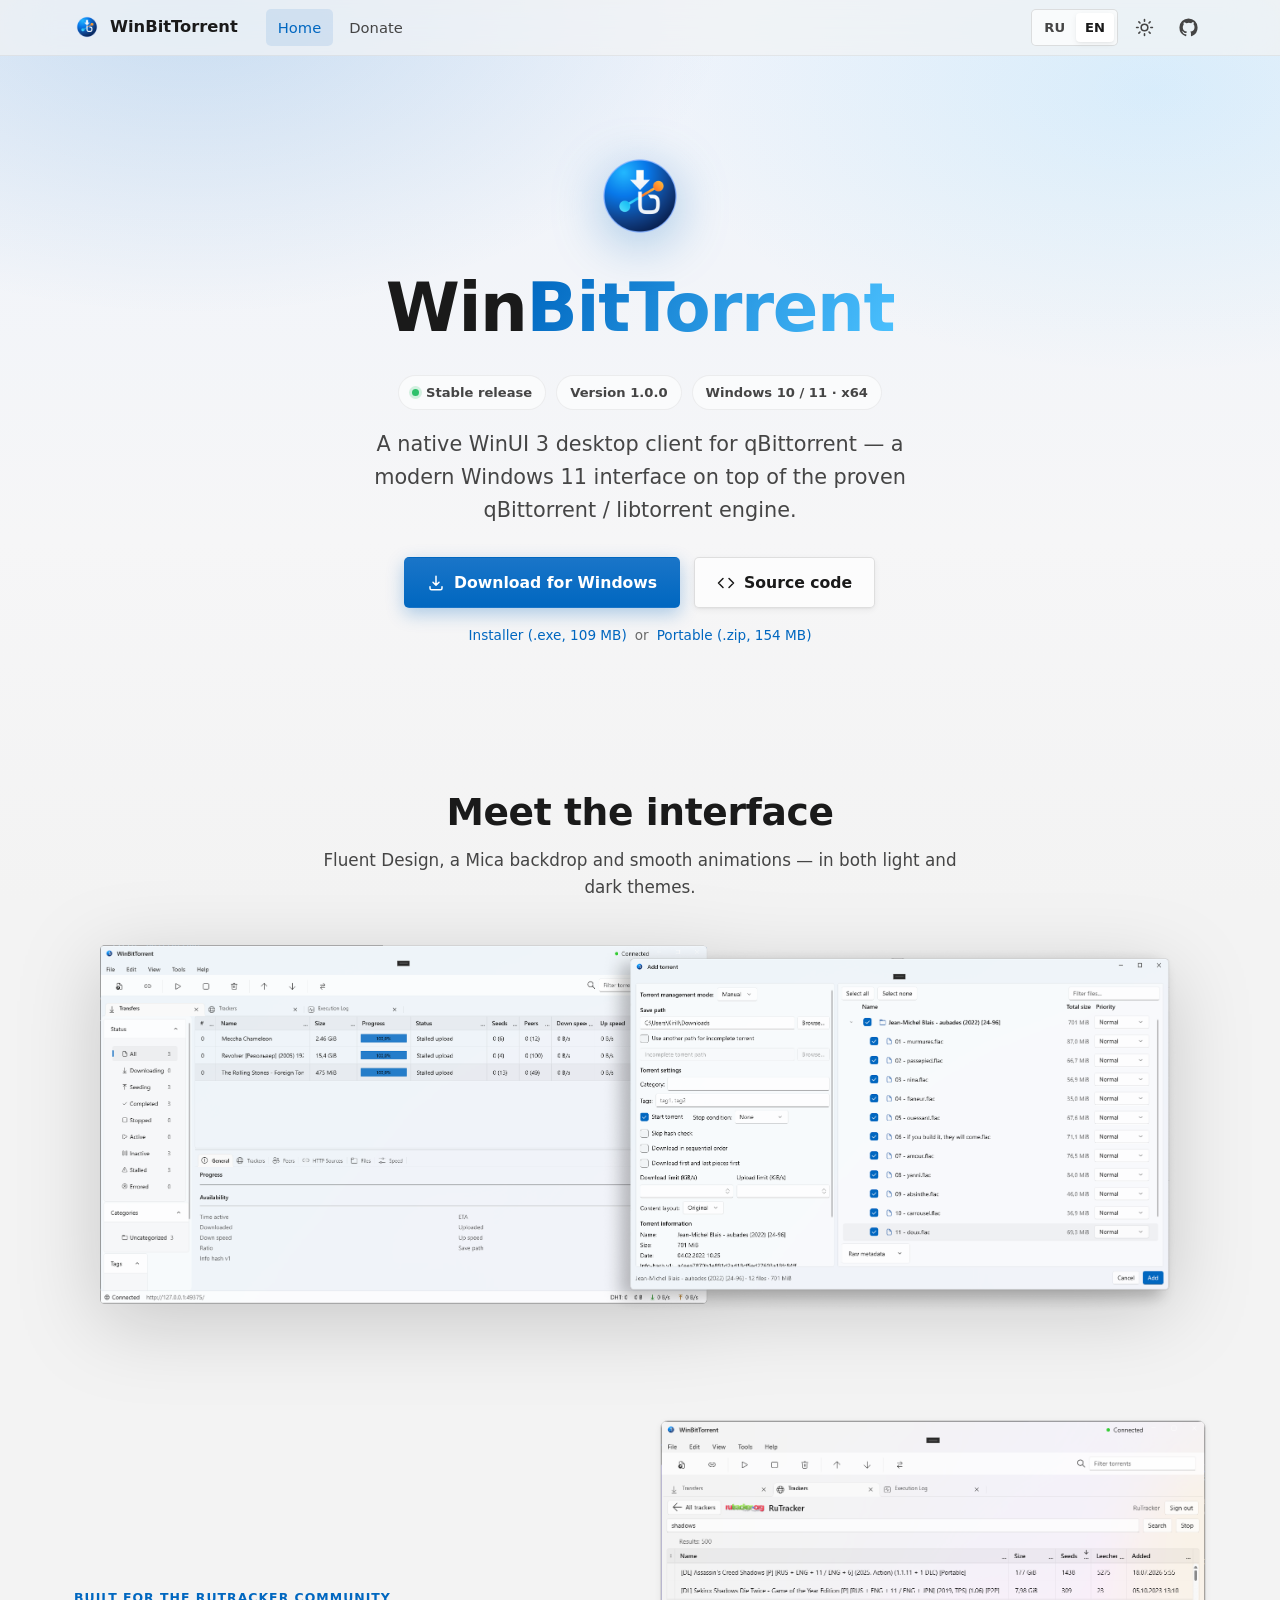
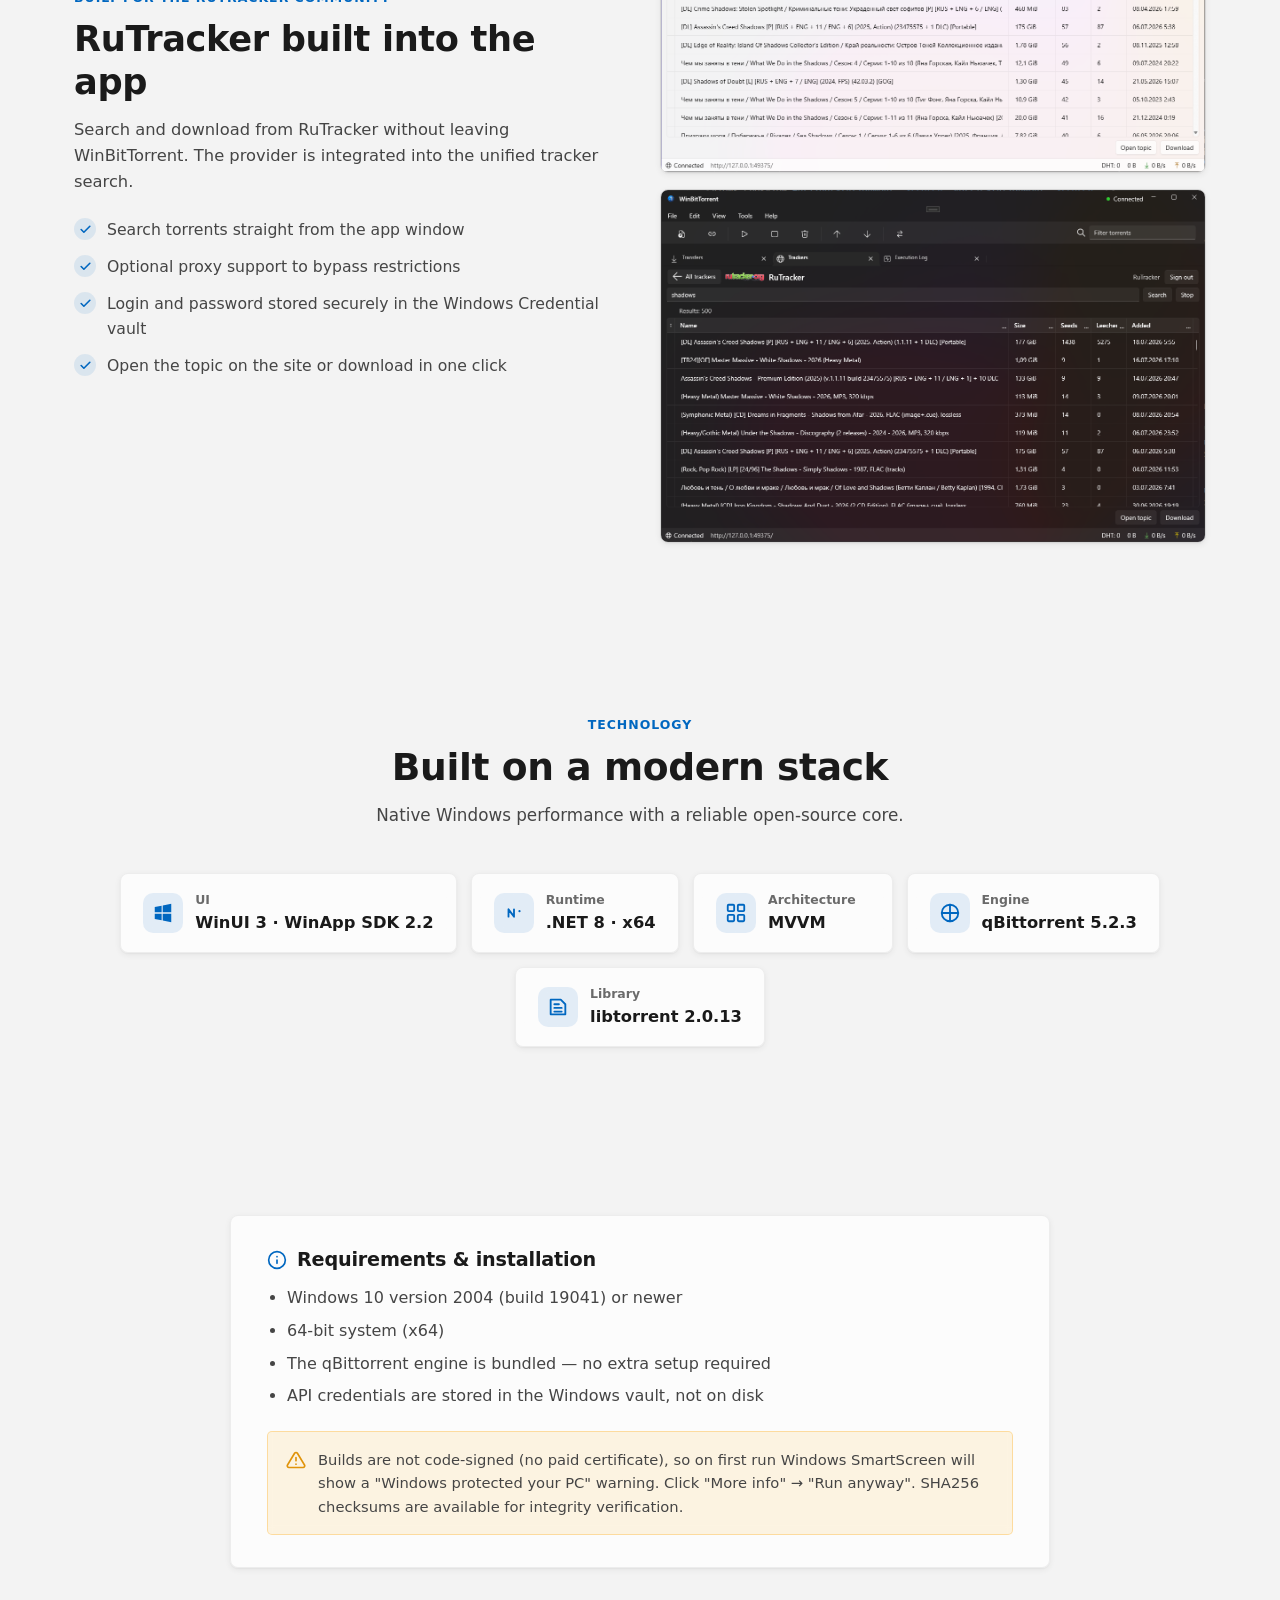
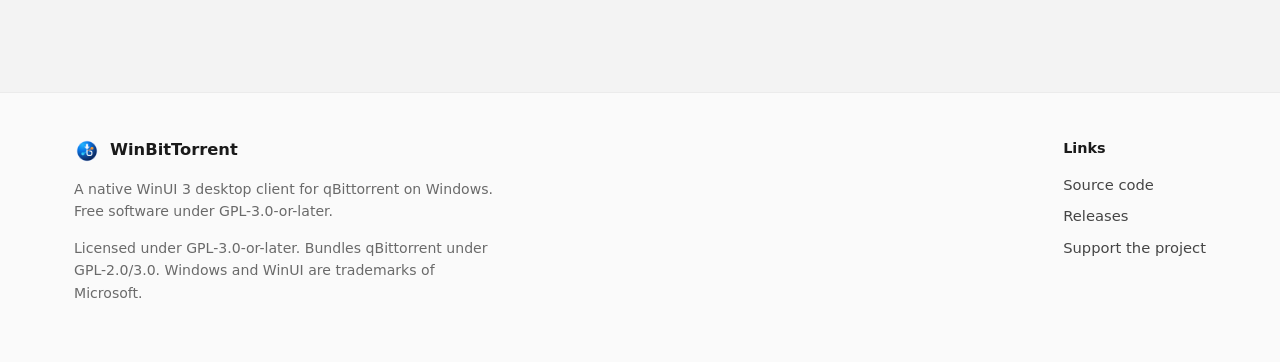
==== index.html @ b14a709b "site init" ====
<!DOCTYPE html>
<html lang="ru" data-theme="light">
<head>
  <meta charset="UTF-8" />
  <meta name="viewport" content="width=device-width, initial-scale=1.0" />
  <title>WinBitTorrent — Нативный WinUI 3 клиент qBittorrent для Windows</title>
  <meta name="description" content="WinBitTorrent — нативный WinUI 3 клиент qBittorrent для Windows с интеграцией RuTracker, светлой и тёмной темами и интерфейсом в стиле Windows 11." />
  <meta name="theme-color" content="#f3f3f3" />
  <link rel="icon" href="assets/img/logo.png" type="image/png" />
  <link rel="preload" as="image" href="assets/img/screenshot-dark.png" />
  <link rel="stylesheet" href="assets/css/style.css" />
  <!-- Apply theme before paint to avoid flash -->
  <script>
    (function () {
      var q; try { q = new URLSearchParams(location.search).get("theme"); } catch (e) {}
      var ls; try { ls = localStorage.getItem("wbt-theme"); } catch (e) {}
      var s = (q === "light" || q === "dark") ? q : ls;
      var t = (s === "light" || s === "dark") ? s
        : (window.matchMedia("(prefers-color-scheme: dark)").matches ? "dark" : "light");
      document.documentElement.setAttribute("data-theme", t);
      if (q === "light" || q === "dark") { try { localStorage.setItem("wbt-theme", q); } catch (e) {} }
    })();
  </script>
</head>
<body>
  <div class="backdrop" aria-hidden="true"></div>

  <!-- ============================== NAV ============================== -->
  <header class="nav">
    <div class="container">
      <a class="brand" href="index.html">
        <img src="assets/img/logo.png" alt="WinBitTorrent" />
        <span>WinBitTorrent</span>
      </a>
      <nav class="nav-links">
        <a class="nav-link active" href="index.html" data-i18n="nav.home">Главная</a>
        <a class="nav-link" href="donate.html" data-i18n="nav.donate">Донаты</a>
      </nav>
      <div class="nav-tools">
        <div class="segmented seg-lang" role="group" aria-label="Language">
          <button type="button" data-lang="ru">RU</button>
          <button type="button" data-lang="en">EN</button>
        </div>
        <button class="icon-btn theme-toggle" type="button" aria-label="Toggle theme">
          <svg class="sun" viewBox="0 0 24 24" fill="none" stroke="currentColor" stroke-width="2" stroke-linecap="round">
            <circle cx="12" cy="12" r="4.2"/><path d="M12 2v2M12 20v2M2 12h2M20 12h2M4.9 4.9l1.4 1.4M17.7 17.7l1.4 1.4M19.1 4.9l-1.4 1.4M6.3 17.7l-1.4 1.4"/>
          </svg>
          <svg class="moon" viewBox="0 0 24 24" fill="currentColor">
            <path d="M21 12.8A9 9 0 1 1 11.2 3a7 7 0 0 0 9.8 9.8z"/>
          </svg>
        </button>
        <a class="icon-btn" href="https://github.com/Gorbachevvv/winBitTorrent" target="_blank" rel="noopener" aria-label="GitHub">
          <svg viewBox="0 0 24 24" fill="currentColor"><path d="M12 .5A11.5 11.5 0 0 0 .5 12a11.5 11.5 0 0 0 7.9 10.9c.6.1.8-.2.8-.5v-2c-3.2.7-3.9-1.4-3.9-1.4-.5-1.3-1.3-1.7-1.3-1.7-1-.7.1-.7.1-.7 1.2.1 1.8 1.2 1.8 1.2 1 1.8 2.8 1.3 3.5 1 .1-.8.4-1.3.7-1.6-2.6-.3-5.3-1.3-5.3-5.7 0-1.3.4-2.3 1.2-3.1-.1-.3-.5-1.5.1-3.1 0 0 1-.3 3.3 1.2a11.5 11.5 0 0 1 6 0C17.3 4.8 18.3 5.1 18.3 5.1c.6 1.6.2 2.8.1 3.1.8.8 1.2 1.8 1.2 3.1 0 4.4-2.7 5.4-5.3 5.7.4.4.8 1.1.8 2.2v3.3c0 .3.2.6.8.5A11.5 11.5 0 0 0 23.5 12 11.5 11.5 0 0 0 12 .5z"/></svg>
        </a>
      </div>
    </div>
  </header>

  <main>
    <!-- ============================= HERO ============================= -->
    <section class="hero">
      <div class="container">
        <img class="hero-logo" src="assets/img/logo.png" alt="WinBitTorrent" />
        <h1>Win<span class="grad">BitTorrent</span></h1>
        <div class="badge-row">
          <span class="pill"><span class="dot"></span><span data-i18n="hero.stable">Стабильный релиз</span></span>
          <span class="pill" data-i18n="hero.badge">Версия 1.0.0</span>
          <span class="pill">Windows 10 / 11 · x64</span>
        </div>
        <p class="tagline" data-i18n="hero.tagline">Нативный WinUI 3 клиент qBittorrent для Windows — современный интерфейс Windows 11 поверх проверенного движка qBittorrent / libtorrent.</p>
        <div class="hero-actions">
          <a class="btn btn-accent" href="https://github.com/Gorbachevvv/winBitTorrent/releases/latest" target="_blank" rel="noopener">
            <svg viewBox="0 0 24 24" fill="none" stroke="currentColor" stroke-width="2" stroke-linecap="round" stroke-linejoin="round"><path d="M12 3v12m0 0 4-4m-4 4-4-4M4 17v2a2 2 0 0 0 2 2h12a2 2 0 0 0 2-2v-2"/></svg>
            <span data-i18n="hero.download">Скачать для Windows</span>
          </a>
          <a class="btn btn-standard" href="https://github.com/Gorbachevvv/winBitTorrent" target="_blank" rel="noopener">
            <svg viewBox="0 0 24 24" fill="none" stroke="currentColor" stroke-width="2" stroke-linecap="round" stroke-linejoin="round"><path d="m16 18 6-6-6-6M8 6l-6 6 6 6"/></svg>
            <span data-i18n="hero.source">Исходный код</span>
          </a>
        </div>
        <div class="subdownloads">
          <a href="https://github.com/Gorbachevvv/winBitTorrent/releases/download/v1.0.0/WinBitTorrent-1.0.0-setup.exe" data-i18n="hero.sub.installer">Установщик (.exe, 109 МБ)</a>
          <span data-i18n="hero.sub.or">или</span>
          <a href="https://github.com/Gorbachevvv/winBitTorrent/releases/download/v1.0.0/WinBitTorrent-1.0.0-portable.zip" data-i18n="hero.sub.portable">Портативная версия (.zip, 154 МБ)</a>
        </div>
      </div>
    </section>

    <!-- ========================== SCREENSHOTS ======================== -->
    <section class="section showcase" id="screenshots">
      <div class="container">
        <div class="section-head reveal">
          <h2 data-i18n="shots.title">Знакомьтесь с интерфейсом</h2>
          <p data-i18n="shots.subtitle">Fluent Design, слой Mica, плавные анимации — и светлая, и тёмная темы.</p>
        </div>
        <div class="showcase-shot reveal">
          <img class="shot-dark" src="assets/img/screenshot-dark.png" alt="WinBitTorrent — тёмная тема" loading="lazy" />
          <img class="shot-light" src="assets/img/screenshot-light.png" alt="WinBitTorrent — светлая тема" loading="lazy" />
        </div>
      </div>
    </section>

    <!-- ========================== RUTRACKER =========================== -->
    <section class="section" id="rutracker">
      <div class="container">
        <div class="split">
          <div class="txt reveal">
            <span class="eyebrow" data-i18n="ru.eyebrow">Для русскоязычных пользователей</span>
            <h2 data-i18n="ru.title">RuTracker встроен в приложение</h2>
            <p data-i18n="ru.desc">Ищите и скачивайте раздачи с RuTracker, не покидая WinBitTorrent. Провайдер интегрирован в единый поиск по трекерам.</p>
            <ul class="check-list">
              <li><span class="ck"><svg viewBox="0 0 24 24" fill="none" stroke="currentColor" stroke-width="3" stroke-linecap="round" stroke-linejoin="round"><path d="M20 6 9 17l-5-5"/></svg></span><span data-i18n="ru.p1">Поиск раздач прямо из окна приложения</span></li>
              <li><span class="ck"><svg viewBox="0 0 24 24" fill="none" stroke="currentColor" stroke-width="3" stroke-linecap="round" stroke-linejoin="round"><path d="M20 6 9 17l-5-5"/></svg></span><span data-i18n="ru.p2">Опциональная поддержка прокси для обхода блокировок</span></li>
              <li><span class="ck"><svg viewBox="0 0 24 24" fill="none" stroke="currentColor" stroke-width="3" stroke-linecap="round" stroke-linejoin="round"><path d="M20 6 9 17l-5-5"/></svg></span><span data-i18n="ru.p3">Безопасное хранение логина и пароля в хранилище учётных данных Windows</span></li>
              <li><span class="ck"><svg viewBox="0 0 24 24" fill="none" stroke="currentColor" stroke-width="3" stroke-linecap="round" stroke-linejoin="round"><path d="M20 6 9 17l-5-5"/></svg></span><span data-i18n="ru.p4">Открытие темы на сайте или загрузка одним кликом</span></li>
            </ul>
          </div>
          <div class="ru-shots reveal">
            <img src="assets/img/rutracker-1.png" alt="Поиск RuTracker в WinBitTorrent" loading="lazy" />
            <img src="assets/img/rutracker-2.png" alt="Результаты RuTracker в WinBitTorrent" loading="lazy" />
          </div>
        </div>
      </div>
    </section>

    <!-- ============================= TECH ============================= -->
    <section class="section" id="tech">
      <div class="container">
        <div class="section-head reveal">
          <span class="eyebrow" data-i18n="tech.eyebrow">Технологии</span>
          <h2 data-i18n="tech.title">Построено на современном стеке</h2>
          <p data-i18n="tech.subtitle">Нативная производительность Windows и надёжное ядро с открытым исходным кодом.</p>
        </div>
        <div class="tech-row reveal">
          <div class="tech-chip card">
            <div class="tech-ico"><svg viewBox="0 0 24 24" fill="currentColor"><path d="M3 5.5 10.5 4v7.2H3zM10.5 12.8V20L3 18.5v-5.7zM11.7 3.8 21 2v9.2h-9.3zM21 12.8V22l-9.3-1.8v-7.4z"/></svg></div>
            <div><div class="k" data-i18n="tech.ui">Интерфейс</div><div class="v">WinUI 3 · WinApp SDK 2.2</div></div>
          </div>
          <div class="tech-chip card">
            <div class="tech-ico"><svg viewBox="0 0 24 24" fill="none" stroke="currentColor" stroke-width="2" stroke-linecap="round" stroke-linejoin="round"><path d="M6 8v8M6 8l6 8V8"/><circle cx="18" cy="10" r="1.2" fill="currentColor" stroke="none"/></svg></div>
            <div><div class="k" data-i18n="tech.runtime">Среда</div><div class="v">.NET 8 · x64</div></div>
          </div>
          <div class="tech-chip card">
            <div class="tech-ico"><svg viewBox="0 0 24 24" fill="none" stroke="currentColor" stroke-width="2" stroke-linecap="round" stroke-linejoin="round"><rect x="3" y="3" width="7" height="7" rx="1"/><rect x="14" y="3" width="7" height="7" rx="1"/><rect x="3" y="14" width="7" height="7" rx="1"/><rect x="14" y="14" width="7" height="7" rx="1"/></svg></div>
            <div><div class="k" data-i18n="tech.arch">Архитектура</div><div class="v">MVVM</div></div>
          </div>
          <div class="tech-chip card">
            <div class="tech-ico"><svg viewBox="0 0 24 24" fill="none" stroke="currentColor" stroke-width="2" stroke-linecap="round" stroke-linejoin="round"><circle cx="12" cy="12" r="9"/><path d="M12 3v18M3 12h18"/></svg></div>
            <div><div class="k" data-i18n="tech.engine">Движок</div><div class="v">qBittorrent 5.2.3</div></div>
          </div>
          <div class="tech-chip card">
            <div class="tech-ico"><svg viewBox="0 0 24 24" fill="none" stroke="currentColor" stroke-width="2" stroke-linecap="round" stroke-linejoin="round"><path d="M4 4h11l5 5v11H4z"/><path d="M8 9h5M8 13h8M8 17h8"/></svg></div>
            <div><div class="k" data-i18n="tech.lib">Библиотека</div><div class="v">libtorrent 2.0.13</div></div>
          </div>
        </div>
      </div>
    </section>

    <!-- ========================= REQUIREMENTS ======================== -->
    <section class="section" id="requirements">
      <div class="container">
        <div class="info-card card reveal">
          <h3>
            <svg viewBox="0 0 24 24" fill="none" stroke="currentColor" stroke-width="2" stroke-linecap="round" stroke-linejoin="round"><circle cx="12" cy="12" r="10"/><path d="M12 16v-4M12 8h.01"/></svg>
            <span data-i18n="req.title">Системные требования и установка</span>
          </h3>
          <ul>
            <li data-i18n="req.r1">Windows 10 версии 2004 (сборка 19041) или новее</li>
            <li data-i18n="req.r2">64-разрядная система (x64)</li>
            <li data-i18n="req.r3">Движок qBittorrent уже встроен — дополнительная настройка не нужна</li>
            <li data-i18n="req.r4">Учётные данные API хранятся в хранилище Windows, а не на диске</li>
          </ul>
          <div class="warn">
            <svg viewBox="0 0 24 24" fill="none" stroke="currentColor" stroke-width="2" stroke-linecap="round" stroke-linejoin="round"><path d="M10.3 3.9 1.8 18a2 2 0 0 0 1.7 3h17a2 2 0 0 0 1.7-3L13.7 3.9a2 2 0 0 0-3.4 0z"/><path d="M12 9v4M12 17h.01"/></svg>
            <span data-i18n="req.warn">Сборки не подписаны сертификатом (платный сертификат отсутствует), поэтому при первом запуске Windows SmartScreen покажет предупреждение «Система Windows защитила ваш компьютер». Нажмите «Подробнее» → «Выполнить в любом случае». Для проверки целостности доступны контрольные суммы SHA256.</span>
          </div>
        </div>
      </div>
    </section>
  </main>

  <!-- ============================= FOOTER ============================ -->
  <footer class="footer">
    <div class="container">
      <div>
        <a class="brand" href="index.html"><img src="assets/img/logo.png" alt="" /><span>WinBitTorrent</span></a>
        <p class="muted" data-i18n="footer.desc">Нативный WinUI 3 клиент qBittorrent для Windows. Свободное ПО под лицензией GPL-3.0-or-later.</p>
        <p class="muted" data-i18n="footer.license">Лицензия GPL-3.0-or-later. Включает qBittorrent под GPL-2.0/3.0. Windows и WinUI — товарные знаки Microsoft.</p>
      </div>
      <div class="flinks">
        <strong data-i18n="footer.links" style="color:var(--text-1);font-size:.9rem;margin-bottom:4px;">Ссылки</strong>
        <a href="https://github.com/Gorbachevvv/winBitTorrent" target="_blank" rel="noopener" data-i18n="footer.source">Исходный код</a>
        <a href="https://github.com/Gorbachevvv/winBitTorrent/releases" target="_blank" rel="noopener" data-i18n="footer.releases">Релизы</a>
        <a href="donate.html" data-i18n="footer.donate">Поддержать проект</a>
      </div>
    </div>
  </footer>

  <script src="assets/js/i18n.js"></script>
  <script src="assets/js/main.js"></script>
</body>
</html>
---- assets/css/style.css ----
/* =========================================================================
   WinBitTorrent — Fluent / WinUI 3 design system
   ========================================================================= */

/* ----------------------------- Design tokens ---------------------------- */
:root {
  /* Shape */
  --radius-control: 5px;
  --radius-card: 8px;
  --radius-large: 12px;

  /* Motion */
  --ease-standard: cubic-bezier(0.16, 1, 0.3, 1);
  --ease-decel: cubic-bezier(0.1, 0.9, 0.2, 1);
  --dur-fast: 120ms;
  --dur-med: 240ms;
  --dur-slow: 420ms;

  /* Typography */
  --font: "Segoe UI Variable", "Segoe UI", system-ui, -apple-system,
    "Segoe UI Emoji", Roboto, Helvetica, Arial, sans-serif;

  /* Layout */
  --maxw: 1180px;
  --nav-h: 56px;

  color-scheme: light dark;
}

/* Light theme (Fluent light) */
:root,
:root[data-theme="light"] {
  --accent: #0067c0;
  --accent-hover: #1a75c8;
  --accent-press: #005ba1;
  --accent-text: #ffffff;
  --accent-soft: rgba(0, 103, 192, 0.10);

  --bg-base: #f3f3f3;
  --bg-grad-1: #eef3fb;
  --bg-grad-2: #f6f6f7;
  --bg-blob-1: rgba(0, 103, 192, 0.16);
  --bg-blob-2: rgba(76, 194, 255, 0.14);

  --layer: rgba(255, 255, 255, 0.72);
  --layer-solid: #ffffff;
  --layer-alt: rgba(255, 255, 255, 0.55);
  --card-border: rgba(0, 0, 0, 0.06);
  --card-border-strong: rgba(0, 0, 0, 0.12);

  --text-1: #1a1a1a;
  --text-2: #454545;
  --text-3: #6a6a6a;

  --control-bg: rgba(255, 255, 255, 0.70);
  --control-bg-hover: rgba(249, 249, 249, 0.9);
  --control-border: rgba(0, 0, 0, 0.12);

  --shadow-card: 0 2px 6px rgba(0, 0, 0, 0.06), 0 1px 2px rgba(0, 0, 0, 0.04);
  --shadow-raised: 0 12px 32px rgba(0, 0, 0, 0.12), 0 3px 8px rgba(0, 0, 0, 0.06);
  --shadow-accent: 0 6px 18px rgba(0, 103, 192, 0.30);

  --nav-bg: rgba(243, 243, 243, 0.72);
}

/* Dark theme (Fluent dark) */
:root[data-theme="dark"] {
  --accent: #4cc2ff;
  --accent-hover: #5ec8ff;
  --accent-press: #3aa6e0;
  --accent-text: #00243d;
  --accent-soft: rgba(76, 194, 255, 0.12);

  --bg-base: #1f1f22;
  --bg-grad-1: #23262d;
  --bg-grad-2: #1b1b1e;
  --bg-blob-1: rgba(76, 194, 255, 0.16);
  --bg-blob-2: rgba(0, 103, 192, 0.20);

  --layer: rgba(44, 44, 48, 0.62);
  --layer-solid: #2b2b2f;
  --layer-alt: rgba(255, 255, 255, 0.045);
  --card-border: rgba(255, 255, 255, 0.08);
  --card-border-strong: rgba(255, 255, 255, 0.14);

  --text-1: #f4f4f5;
  --text-2: #c8c8ca;
  --text-3: #9a9a9d;

  --control-bg: rgba(255, 255, 255, 0.06);
  --control-bg-hover: rgba(255, 255, 255, 0.09);
  --control-border: rgba(255, 255, 255, 0.10);

  --shadow-card: 0 2px 8px rgba(0, 0, 0, 0.35);
  --shadow-raised: 0 16px 40px rgba(0, 0, 0, 0.55), 0 4px 10px rgba(0, 0, 0, 0.4);
  --shadow-accent: 0 6px 20px rgba(76, 194, 255, 0.28);

  --nav-bg: rgba(31, 31, 34, 0.68);
}

/* ------------------------------- Base ----------------------------------- */
* {
  box-sizing: border-box;
}

html {
  scroll-behavior: smooth;
  scroll-padding-top: calc(var(--nav-h) + 12px);
}

body {
  margin: 0;
  font-family: var(--font);
  color: var(--text-1);
  background: var(--bg-base);
  line-height: 1.6;
  -webkit-font-smoothing: antialiased;
  text-rendering: optimizeLegibility;
  overflow-x: hidden;
  transition: background var(--dur-med) var(--ease-standard),
    color var(--dur-med) var(--ease-standard);
}

/* Mica-like layered backdrop */
.backdrop {
  position: fixed;
  inset: 0;
  z-index: -1;
  background:
    radial-gradient(60% 50% at 15% 0%, var(--bg-blob-1), transparent 70%),
    radial-gradient(55% 45% at 90% 10%, var(--bg-blob-2), transparent 70%),
    linear-gradient(180deg, var(--bg-grad-1), var(--bg-grad-2) 60%, var(--bg-base));
  transition: background var(--dur-slow) var(--ease-standard);
}

img {
  max-width: 100%;
  display: block;
}

a {
  color: var(--accent);
  text-decoration: none;
}
a:hover {
  text-decoration: underline;
}

h1, h2, h3 {
  line-height: 1.2;
  letter-spacing: -0.01em;
  margin: 0;
}

.container {
  width: 100%;
  max-width: var(--maxw);
  margin: 0 auto;
  padding: 0 24px;
}

.section {
  padding: 84px 0;
}
.section-head {
  max-width: 640px;
  margin: 0 auto 44px;
  text-align: center;
}
.section-head h2 {
  font-size: clamp(1.7rem, 3.6vw, 2.35rem);
  font-weight: 650;
}
.section-head p {
  color: var(--text-2);
  font-size: 1.05rem;
  margin: 12px 0 0;
}
.eyebrow {
  display: inline-block;
  font-size: 0.78rem;
  font-weight: 600;
  letter-spacing: 0.08em;
  text-transform: uppercase;
  color: var(--accent);
  margin-bottom: 10px;
}

/* ------------------------------ Nav bar --------------------------------- */
.nav {
  position: sticky;
  top: 0;
  z-index: 100;
  height: var(--nav-h);
  display: flex;
  align-items: center;
  background: var(--nav-bg);
  backdrop-filter: saturate(160%) blur(24px);
  -webkit-backdrop-filter: saturate(160%) blur(24px);
  border-bottom: 1px solid var(--card-border);
}
.nav .container {
  display: flex;
  align-items: center;
  gap: 16px;
}
.brand {
  display: flex;
  align-items: center;
  gap: 10px;
  font-weight: 650;
  color: var(--text-1);
  font-size: 1.02rem;
}
.brand:hover {
  text-decoration: none;
}
.brand img {
  width: 26px;
  height: 26px;
}
.nav-links {
  display: flex;
  gap: 4px;
  margin-left: 12px;
}
.nav-link {
  color: var(--text-2);
  padding: 7px 12px;
  border-radius: var(--radius-control);
  font-size: 0.92rem;
  font-weight: 500;
  transition: background var(--dur-fast), color var(--dur-fast);
}
.nav-link:hover {
  background: var(--control-bg-hover);
  color: var(--text-1);
  text-decoration: none;
}
.nav-link.active {
  color: var(--accent);
  background: var(--accent-soft);
}
.nav-tools {
  margin-left: auto;
  display: flex;
  align-items: center;
  gap: 8px;
}

/* Segmented control (language) */
.segmented {
  display: inline-flex;
  padding: 3px;
  gap: 2px;
  border-radius: var(--radius-control);
  background: var(--control-bg);
  border: 1px solid var(--control-border);
}
.segmented button {
  border: 0;
  background: transparent;
  color: var(--text-2);
  font: inherit;
  font-size: 0.82rem;
  font-weight: 600;
  padding: 4px 9px;
  border-radius: 4px;
  cursor: pointer;
  transition: background var(--dur-fast), color var(--dur-fast);
}
.segmented button.active {
  background: var(--layer-solid);
  color: var(--text-1);
  box-shadow: var(--shadow-card);
}
:root[data-theme="dark"] .segmented button.active {
  background: rgba(255, 255, 255, 0.14);
}

/* Icon button (theme toggle, github) */
.icon-btn {
  width: 36px;
  height: 36px;
  display: grid;
  place-items: center;
  border-radius: var(--radius-control);
  border: 1px solid transparent;
  background: transparent;
  color: var(--text-2);
  cursor: pointer;
  transition: background var(--dur-fast), color var(--dur-fast), transform var(--dur-fast);
}
.icon-btn:hover {
  background: var(--control-bg-hover);
  color: var(--text-1);
}
.icon-btn:active {
  transform: scale(0.92);
}
.icon-btn svg {
  width: 19px;
  height: 19px;
}
.theme-toggle .moon { display: none; }
:root[data-theme="dark"] .theme-toggle .sun { display: none; }
:root[data-theme="dark"] .theme-toggle .moon { display: block; }

/* ------------------------------ Buttons --------------------------------- */
.btn {
  display: inline-flex;
  align-items: center;
  justify-content: center;
  gap: 9px;
  font: inherit;
  font-size: 0.98rem;
  font-weight: 600;
  padding: 12px 22px;
  border-radius: var(--radius-control);
  cursor: pointer;
  border: 1px solid transparent;
  transition: transform var(--dur-fast) var(--ease-standard),
    background var(--dur-fast), box-shadow var(--dur-med), border-color var(--dur-fast);
  text-decoration: none;
  will-change: transform;
}
.btn:hover { text-decoration: none; }
.btn:active { transform: scale(0.97); }
.btn svg { width: 18px; height: 18px; }

.btn-accent {
  background: linear-gradient(180deg, var(--accent-hover), var(--accent));
  color: var(--accent-text);
  box-shadow: var(--shadow-accent);
}
.btn-accent:hover {
  filter: brightness(1.05);
  box-shadow: var(--shadow-accent), 0 0 0 3px var(--accent-soft);
}
.btn-accent:active { background: var(--accent-press); }

.btn-standard {
  background: var(--control-bg);
  border-color: var(--control-border);
  color: var(--text-1);
  box-shadow: var(--shadow-card);
}
.btn-standard:hover {
  background: var(--control-bg-hover);
  border-color: var(--card-border-strong);
}

.btn-sm {
  padding: 8px 14px;
  font-size: 0.86rem;
  font-weight: 500;
}

/* ------------------------------- Cards ---------------------------------- */
.card {
  background: var(--layer);
  backdrop-filter: blur(20px) saturate(140%);
  -webkit-backdrop-filter: blur(20px) saturate(140%);
  border: 1px solid var(--card-border);
  border-radius: var(--radius-card);
  box-shadow: var(--shadow-card);
}

/* -------------------------------- Hero ---------------------------------- */
.hero {
  padding: 92px 0 60px;
  text-align: center;
}
.hero-logo {
  width: 96px;
  height: 96px;
  margin: 0 auto 24px;
  filter: drop-shadow(0 10px 26px rgba(0, 103, 192, 0.35));
  animation: float 6s var(--ease-standard) infinite;
}
@keyframes float {
  0%, 100% { transform: translateY(0); }
  50% { transform: translateY(-9px); }
}
.hero h1 {
  font-size: clamp(2.6rem, 7vw, 4.2rem);
  font-weight: 700;
  letter-spacing: -0.02em;
}
.hero h1 .grad {
  background: linear-gradient(120deg, var(--accent), #4cc2ff);
  -webkit-background-clip: text;
  background-clip: text;
  color: transparent;
}
.hero .tagline {
  color: var(--text-2);
  font-size: clamp(1.05rem, 2.5vw, 1.3rem);
  max-width: 560px;
  margin: 18px auto 0;
}
.badge-row {
  display: flex;
  justify-content: center;
  flex-wrap: wrap;
  gap: 10px;
  margin: 26px 0 8px;
}
.pill {
  display: inline-flex;
  align-items: center;
  gap: 7px;
  font-size: 0.82rem;
  font-weight: 600;
  padding: 6px 13px;
  border-radius: 999px;
  background: var(--layer-alt);
  border: 1px solid var(--card-border);
  color: var(--text-2);
}
.pill .dot {
  width: 7px; height: 7px; border-radius: 50%;
  background: #2ec16b;
  box-shadow: 0 0 0 3px rgba(46, 193, 107, 0.2);
}
.hero-actions {
  display: flex;
  justify-content: center;
  flex-wrap: wrap;
  gap: 14px;
  margin-top: 30px;
}
.subdownloads {
  margin-top: 16px;
  font-size: 0.85rem;
  color: var(--text-3);
  display: flex;
  gap: 8px;
  justify-content: center;
  flex-wrap: wrap;
}
.subdownloads a { font-weight: 500; }

/* ------------------------- Screenshot showcase -------------------------- */
.showcase { padding-bottom: 20px; }
.showcase-shot {
  max-width: 1080px;
  margin: 0 auto;
}
.showcase-shot img {
  width: 100%;
  height: auto;
  filter: drop-shadow(0 18px 40px rgba(0, 0, 0, 0.18));
  animation: fadeShot var(--dur-slow) var(--ease-standard);
}
:root[data-theme="dark"] .showcase-shot img {
  filter: drop-shadow(0 18px 44px rgba(0, 0, 0, 0.45));
}
/* Swap screenshot to match the active site theme */
.shot-light { display: none; }
.shot-dark { display: block; }
:root[data-theme="light"] .shot-light { display: block; }
:root[data-theme="light"] .shot-dark { display: none; }
@keyframes fadeShot { from { opacity: 0; } to { opacity: 1; } }

/* ----------------------------- Feature grid ----------------------------- */
.grid {
  display: grid;
  grid-template-columns: repeat(auto-fill, minmax(280px, 1fr));
  gap: 18px;
}
.feature {
  padding: 26px;
  transition: transform var(--dur-med) var(--ease-standard),
    box-shadow var(--dur-med), border-color var(--dur-med);
}
.feature:hover {
  transform: translateY(-4px);
  box-shadow: var(--shadow-raised);
  border-color: var(--card-border-strong);
}
.feature .ico {
  width: 46px;
  height: 46px;
  border-radius: 11px;
  display: grid;
  place-items: center;
  margin-bottom: 16px;
  background: var(--accent-soft);
  color: var(--accent);
}
.feature .ico svg { width: 24px; height: 24px; }
.feature h3 {
  font-size: 1.12rem;
  font-weight: 640;
  margin-bottom: 8px;
}
.feature p {
  color: var(--text-2);
  font-size: 0.95rem;
  margin: 0;
}

/* ---------------------------- RuTracker band ---------------------------- */
.split {
  display: grid;
  grid-template-columns: 1fr 1fr;
  gap: 40px;
  align-items: center;
}
.split .txt h2 {
  font-size: clamp(1.6rem, 3.4vw, 2.2rem);
  font-weight: 650;
}
.split .txt p {
  color: var(--text-2);
  font-size: 1.02rem;
  margin: 14px 0 0;
}
.check-list {
  list-style: none;
  padding: 0;
  margin: 22px 0 0;
  display: grid;
  gap: 12px;
}
.check-list li {
  display: flex;
  gap: 11px;
  align-items: flex-start;
  color: var(--text-2);
  font-size: 0.98rem;
}
.check-list .ck {
  flex: 0 0 auto;
  width: 22px; height: 22px;
  border-radius: 50%;
  background: var(--accent-soft);
  color: var(--accent);
  display: grid; place-items: center;
  margin-top: 1px;
}
.check-list .ck svg { width: 13px; height: 13px; }
.ru-shots {
  display: grid;
  gap: 16px;
}
.ru-shots img {
  border-radius: var(--radius-card);
  border: 1px solid var(--card-border-strong);
  box-shadow: var(--shadow-card);
}

/* ------------------------------ Tech stack ------------------------------ */
.tech-row {
  display: flex;
  flex-wrap: wrap;
  justify-content: center;
  gap: 14px;
}
.tech-chip {
  display: flex;
  align-items: center;
  gap: 12px;
  padding: 16px 22px;
  min-width: 200px;
}
.tech-chip .k { font-size: 0.78rem; color: var(--text-3); font-weight: 600; }
.tech-chip .v { font-size: 1.02rem; color: var(--text-1); font-weight: 650; }
.tech-chip .tech-ico {
  width: 40px; height: 40px; border-radius: 10px;
  display: grid; place-items: center;
  background: var(--accent-soft); color: var(--accent);
}
.tech-chip .tech-ico svg { width: 22px; height: 22px; }

/* -------------------------------- Info ---------------------------------- */
.info-card {
  padding: 32px 36px;
  max-width: 820px;
  margin: 0 auto;
}
.info-card h3 {
  font-size: 1.2rem;
  font-weight: 640;
  margin-bottom: 14px;
  display: flex;
  align-items: center;
  gap: 10px;
}
.info-card h3 svg { width: 20px; height: 20px; color: var(--accent); }
.info-card ul { margin: 0; padding-left: 20px; color: var(--text-2); }
.info-card li { margin: 7px 0; }
.warn {
  margin-top: 22px;
  padding: 16px 18px;
  border-radius: var(--radius-control);
  background: rgba(255, 176, 32, 0.12);
  border: 1px solid rgba(255, 176, 32, 0.35);
  color: var(--text-2);
  font-size: 0.92rem;
  display: flex;
  gap: 12px;
}
.warn svg { flex: 0 0 auto; width: 20px; height: 20px; color: #e0930a; margin-top: 2px; }

/* ------------------------------- Footer --------------------------------- */
.footer {
  border-top: 1px solid var(--card-border);
  background: var(--layer-alt);
  padding: 44px 0;
  margin-top: 40px;
}
.footer .container {
  display: flex;
  flex-wrap: wrap;
  gap: 24px;
  justify-content: space-between;
  align-items: flex-start;
}
.footer .brand { margin-bottom: 10px; }
.footer .muted { color: var(--text-3); font-size: 0.88rem; max-width: 420px; }
.footer .flinks {
  display: flex;
  flex-direction: column;
  gap: 8px;
}
.footer .flinks a { color: var(--text-2); font-size: 0.92rem; font-weight: 500; }
.footer .flinks a:hover { color: var(--accent); }

/* ------------------------------- Donate --------------------------------- */
.donate-hero {
  padding: 80px 0 20px;
  text-align: center;
}
.donate-hero .heart {
  width: 70px; height: 70px; margin: 0 auto 20px;
  border-radius: 18px;
  display: grid; place-items: center;
  background: linear-gradient(135deg, #ff5a7a, #ff2e63);
  box-shadow: 0 12px 30px rgba(255, 46, 99, 0.35);
}
.donate-hero .heart svg { width: 34px; height: 34px; color: #fff; }
.donate-hero h1 { font-size: clamp(2rem, 5vw, 2.9rem); font-weight: 700; }
.donate-hero p { color: var(--text-2); max-width: 560px; margin: 16px auto 0; font-size: 1.08rem; }

.donate-grid {
  display: grid;
  grid-template-columns: repeat(auto-fit, minmax(300px, 1fr));
  gap: 18px;
  max-width: 900px;
  margin: 40px auto 0;
}
.donate-card {
  padding: 26px;
  display: flex;
  flex-direction: column;
  gap: 14px;
}
.donate-card .top {
  display: flex;
  align-items: center;
  gap: 13px;
}
.donate-card .brand-ico {
  width: 46px; height: 46px; border-radius: 11px;
  display: grid; place-items: center;
  font-weight: 800; font-size: 0.95rem;
  color: #fff;
}
.donate-card .brand-ico svg { width: 24px; height: 24px; }
.donate-card .brand-ico.yoo { background: linear-gradient(135deg, #8b3ffd, #6d28d9); }
.donate-card .brand-ico.btc { background: linear-gradient(135deg, #f7931a, #d97706); }
.donate-card .brand-ico.eth { background: linear-gradient(135deg, #8a92f0, #627eea); }
.donate-card .brand-ico.sol { background: linear-gradient(135deg, #9945ff, #14f195); }
.donate-card .brand-ico.trx { background: linear-gradient(135deg, #ef2b3d, #c8001f); }
.donate-card .brand-ico.usdt { background: linear-gradient(135deg, #26a17b, #1a8f6a); }
.donate-btn { width: 100%; margin-top: auto; }
.donate-card h3 { font-size: 1.15rem; font-weight: 650; }
.donate-card .sub { font-size: 0.82rem; color: var(--text-3); }
.placeholder-tag {
  align-self: flex-start;
  font-size: 0.7rem;
  font-weight: 700;
  letter-spacing: 0.05em;
  text-transform: uppercase;
  padding: 3px 8px;
  border-radius: 5px;
  background: rgba(255, 176, 32, 0.15);
  color: #d98a00;
  border: 1px solid rgba(255, 176, 32, 0.35);
}
:root[data-theme="dark"] .placeholder-tag { color: #ffc24b; }

.copy-field {
  display: flex;
  align-items: center;
  gap: 8px;
  padding: 10px 12px;
  border-radius: var(--radius-control);
  background: var(--control-bg);
  border: 1px solid var(--control-border);
}
.copy-field code {
  flex: 1;
  font-family: "Cascadia Code", "Consolas", monospace;
  font-size: 0.82rem;
  color: var(--text-2);
  overflow: hidden;
  text-overflow: ellipsis;
  white-space: nowrap;
}
.copy-btn {
  flex: 0 0 auto;
  border: 0;
  background: var(--accent-soft);
  color: var(--accent);
  padding: 7px 9px;
  border-radius: 6px;
  cursor: pointer;
  display: grid;
  place-items: center;
  transition: background var(--dur-fast), transform var(--dur-fast);
}
.copy-btn:hover { background: color-mix(in srgb, var(--accent) 20%, transparent); }
.copy-btn:active { transform: scale(0.9); }
.copy-btn svg { width: 16px; height: 16px; }
.copy-btn.copied { background: #2ec16b; color: #fff; }

.donate-note {
  max-width: 720px;
  margin: 40px auto 0;
  text-align: center;
  color: var(--text-3);
  font-size: 0.92rem;
}

/* ---------------------------- Scroll reveal ----------------------------- */
.reveal {
  opacity: 0;
  transform: translateY(24px);
  transition: opacity var(--dur-slow) var(--ease-decel),
    transform var(--dur-slow) var(--ease-decel);
}
.reveal.in {
  opacity: 1;
  transform: none;
}

/* ------------------------------ Responsive ------------------------------ */
@media (max-width: 860px) {
  .split { grid-template-columns: 1fr; gap: 28px; }
  .section { padding: 60px 0; }
  .nav-links .nav-link span { display: inline; }
}

@media (max-width: 640px) {
  .container { padding: 0 18px; }
  .brand span { display: none; }
  .nav-links { margin-left: 4px; }
  .nav-link { padding: 7px 9px; font-size: 0.86rem; }
  .nav-tools { gap: 4px; }
  .hero { padding: 60px 0 40px; }
  .hero-actions .btn { width: 100%; }
  .hero-actions { flex-direction: column; }
  .window-bar .title { display: none; }
  .footer .container { flex-direction: column; }
}

@media (prefers-reduced-motion: reduce) {
  * {
    animation-duration: 0.001ms !important;
    animation-iteration-count: 1 !important;
    transition-duration: 0.001ms !important;
    scroll-behavior: auto !important;
  }
  .reveal { opacity: 1; transform: none; }
  .hero-logo { animation: none; }
}
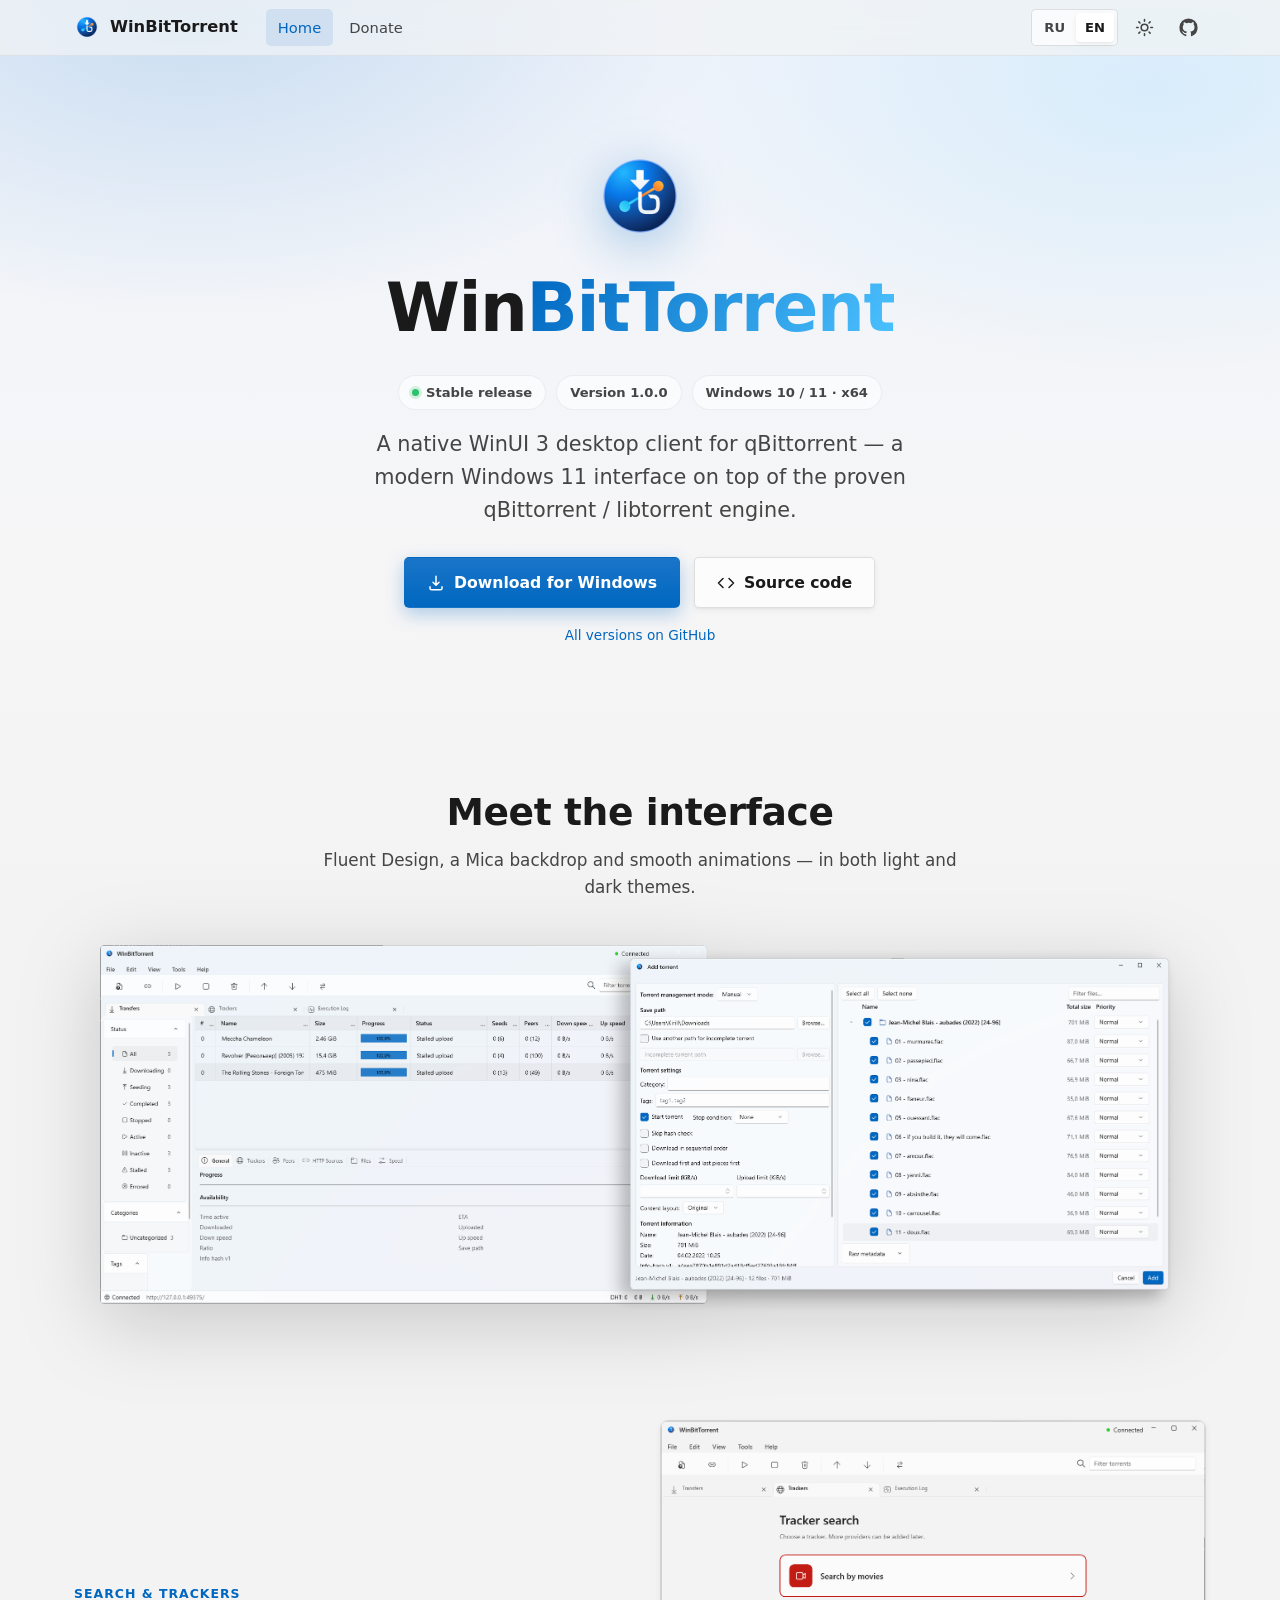
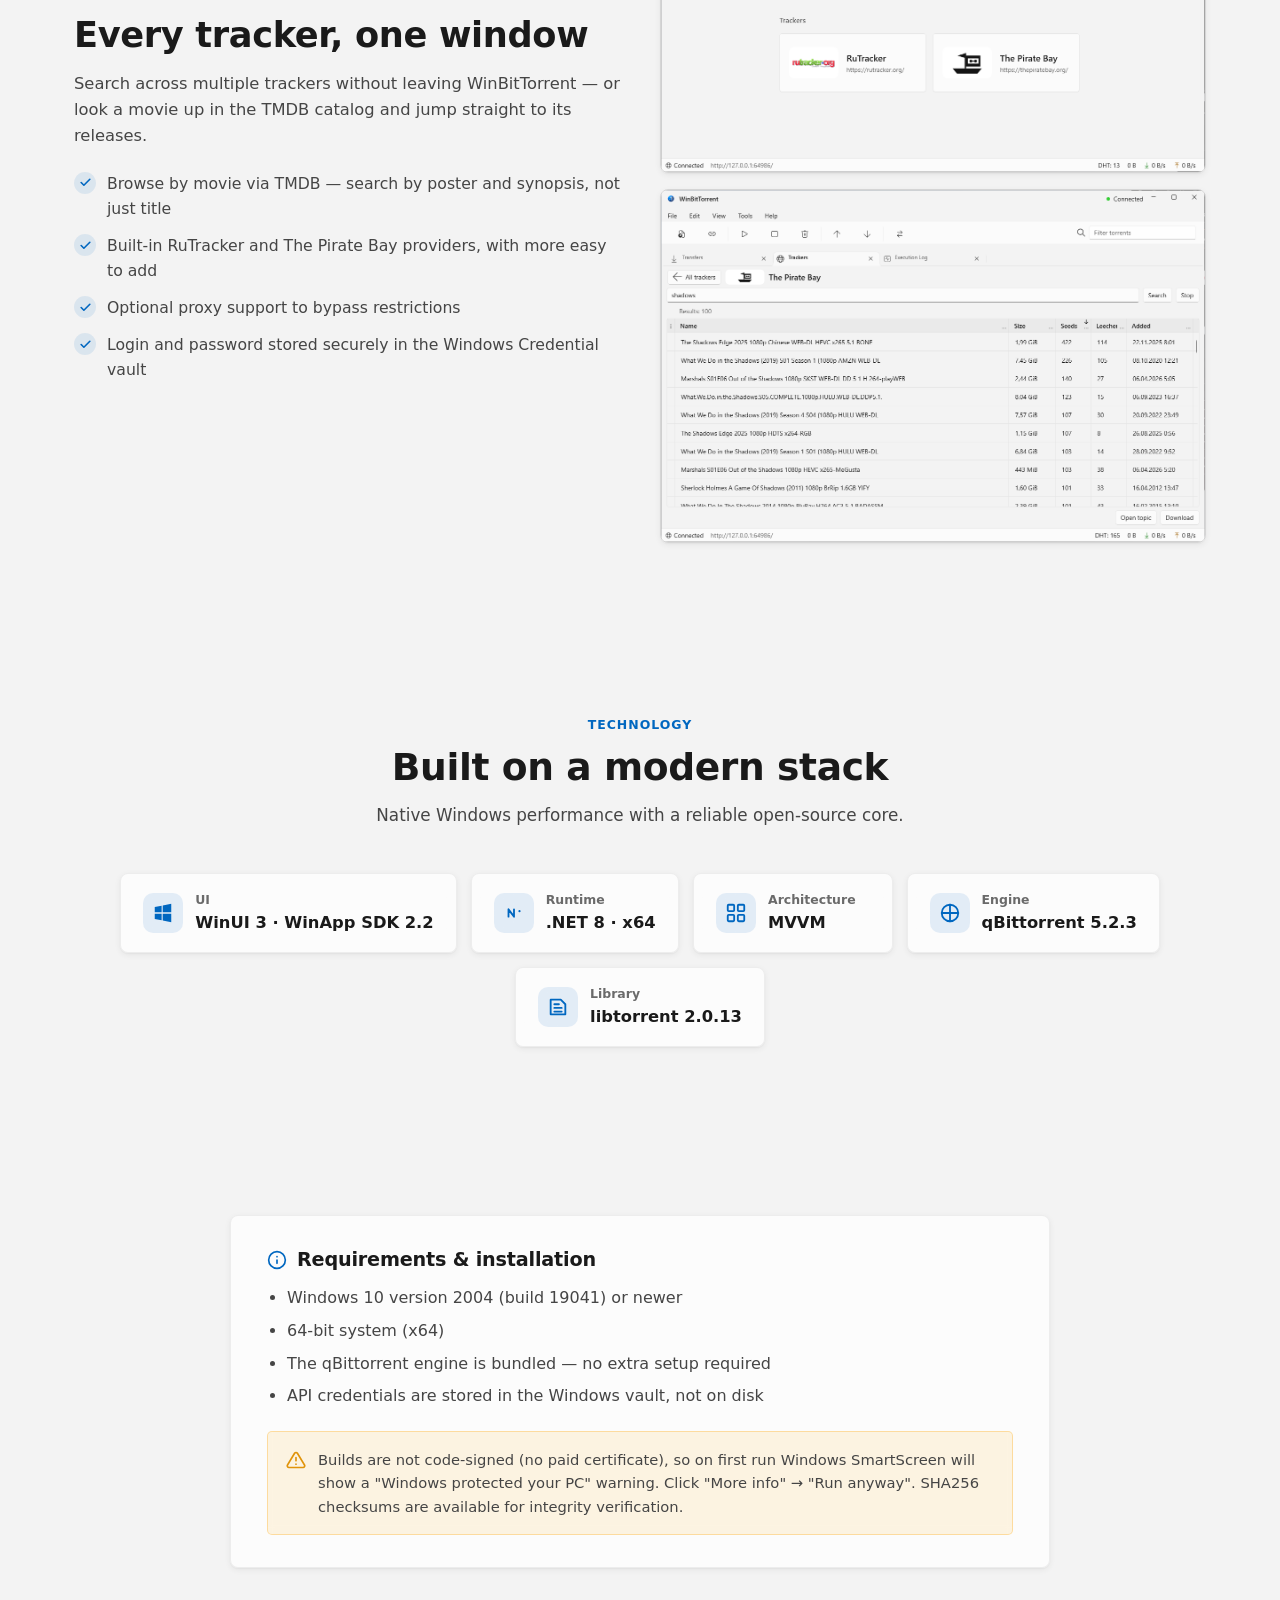
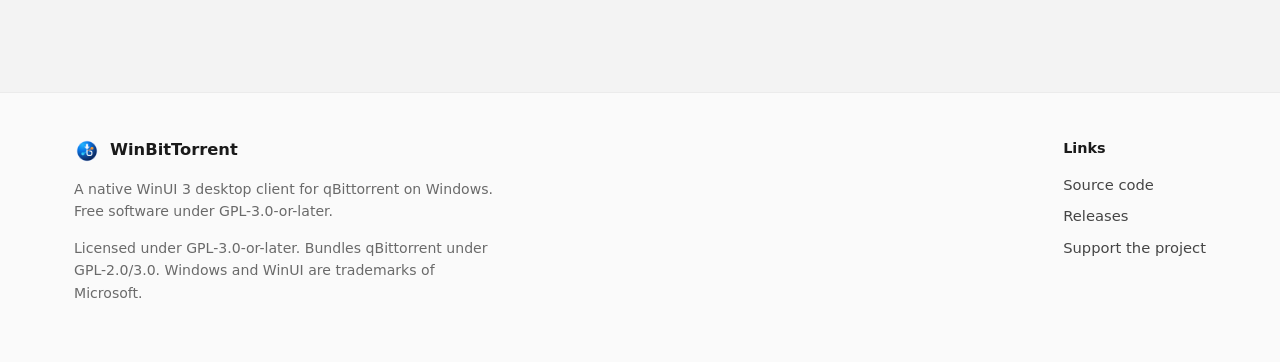
==== commit 3eb2a7f2: "update info" ====
--- a/index.html
+++ b/index.html
@@ -28,13 +28,13 @@
   <!-- ============================== NAV ============================== -->
   <header class="nav">
     <div class="container">
-      <a class="brand" href="index.html">
+      <a class="brand" href="./">
         <img src="assets/img/logo.png" alt="WinBitTorrent" />
         <span>WinBitTorrent</span>
       </a>
       <nav class="nav-links">
-        <a class="nav-link active" href="index.html" data-i18n="nav.home">Главная</a>
-        <a class="nav-link" href="donate.html" data-i18n="nav.donate">Донаты</a>
+        <a class="nav-link active" href="./" data-i18n="nav.home">Главная</a>
+        <a class="nav-link" href="donate" data-i18n="nav.donate">Донаты</a>
       </nav>
       <div class="nav-tools">
         <div class="segmented seg-lang" role="group" aria-label="Language">
@@ -69,22 +69,70 @@
         </div>
         <p class="tagline" data-i18n="hero.tagline">Нативный WinUI 3 клиент qBittorrent для Windows — современный интерфейс Windows 11 поверх проверенного движка qBittorrent / libtorrent.</p>
         <div class="hero-actions">
-          <a class="btn btn-accent" href="https://github.com/Gorbachevvv/winBitTorrent/releases/latest" target="_blank" rel="noopener">
+          <button class="btn btn-accent" type="button" id="download-trigger" aria-haspopup="dialog" aria-controls="dl-modal">
             <svg viewBox="0 0 24 24" fill="none" stroke="currentColor" stroke-width="2" stroke-linecap="round" stroke-linejoin="round"><path d="M12 3v12m0 0 4-4m-4 4-4-4M4 17v2a2 2 0 0 0 2 2h12a2 2 0 0 0 2-2v-2"/></svg>
             <span data-i18n="hero.download">Скачать для Windows</span>
-          </a>
+          </button>
           <a class="btn btn-standard" href="https://github.com/Gorbachevvv/winBitTorrent" target="_blank" rel="noopener">
             <svg viewBox="0 0 24 24" fill="none" stroke="currentColor" stroke-width="2" stroke-linecap="round" stroke-linejoin="round"><path d="m16 18 6-6-6-6M8 6l-6 6 6 6"/></svg>
             <span data-i18n="hero.source">Исходный код</span>
           </a>
         </div>
         <div class="subdownloads">
-          <a href="https://github.com/Gorbachevvv/winBitTorrent/releases/download/v1.0.0/WinBitTorrent-1.0.0-setup.exe" data-i18n="hero.sub.installer">Установщик (.exe, 109 МБ)</a>
-          <span data-i18n="hero.sub.or">или</span>
-          <a href="https://github.com/Gorbachevvv/winBitTorrent/releases/download/v1.0.0/WinBitTorrent-1.0.0-portable.zip" data-i18n="hero.sub.portable">Портативная версия (.zip, 154 МБ)</a>
-        </div>
-      </div>
-    </section>
+          <a href="https://github.com/Gorbachevvv/winBitTorrent/releases" target="_blank" rel="noopener" data-i18n="hero.sub.all">Все версии на GitHub</a>
+        </div>
+      </div>
+    </section>
+
+    <!-- ========================= DOWNLOAD MODAL ======================== -->
+    <div class="dl-modal-overlay" id="dl-modal-overlay" aria-hidden="true">
+      <div class="dl-modal" role="dialog" aria-modal="true" aria-labelledby="dl-modal-title" id="dl-modal">
+        <button class="dl-modal-close icon-btn" type="button" id="dl-modal-close" data-i18n-aria="dlmodal.close" aria-label="Закрыть">
+          <svg viewBox="0 0 24 24" fill="none" stroke="currentColor" stroke-width="2" stroke-linecap="round" stroke-linejoin="round"><path d="M6 6l12 12M18 6 6 18"/></svg>
+        </button>
+        <div class="dl-modal-head">
+          <div class="dl-modal-icon">
+            <svg viewBox="0 0 24 24" fill="none" stroke="currentColor" stroke-width="2" stroke-linecap="round" stroke-linejoin="round"><path d="M12 3v12m0 0 4-4m-4 4-4-4M4 17v2a2 2 0 0 0 2 2h12a2 2 0 0 0 2-2v-2"/></svg>
+          </div>
+          <h2 id="dl-modal-title" data-i18n="dlmodal.title">Скачать WinBitTorrent</h2>
+          <p data-i18n="dlmodal.subtitle">Версия {version} · Windows 10/11 · x64</p>
+        </div>
+        <div class="dl-options">
+          <a class="dl-option" id="dl-modal-installer" href="https://github.com/Gorbachevvv/winBitTorrent/releases/download/v1.0.0/WinBitTorrent-1.0.0-setup.exe">
+            <div class="dl-option-ico">
+              <svg viewBox="0 0 24 24" fill="none" stroke="currentColor" stroke-width="2" stroke-linecap="round" stroke-linejoin="round"><rect x="4" y="2" width="16" height="20" rx="2"/><path d="M9 13h6M9 17h4"/><circle cx="12" cy="9" r="1.4" fill="currentColor" stroke="none"/></svg>
+            </div>
+            <div class="dl-option-txt">
+              <h3 data-i18n="dlmodal.installer.t">Установщик</h3>
+              <p data-i18n="dlmodal.installer.d">Рекомендуется для большинства. Устанавливает приложение и создаёт ярлыки.</p>
+            </div>
+            <div class="dl-option-meta">
+              <span class="ext">.EXE</span>
+              <span class="size" id="dl-modal-installer-size">109 МБ</span>
+            </div>
+            <svg class="chev" viewBox="0 0 24 24" fill="none" stroke="currentColor" stroke-width="2" stroke-linecap="round" stroke-linejoin="round"><path d="m9 6 6 6-6 6"/></svg>
+          </a>
+          <a class="dl-option" id="dl-modal-portable" href="https://github.com/Gorbachevvv/winBitTorrent/releases/download/v1.0.0/WinBitTorrent-1.0.0-portable.zip">
+            <div class="dl-option-ico">
+              <svg viewBox="0 0 24 24" fill="none" stroke="currentColor" stroke-width="2" stroke-linecap="round" stroke-linejoin="round"><rect x="3" y="7" width="18" height="14" rx="2"/><path d="M3 7l2-4h14l2 4"/><path d="M10 11h4"/></svg>
+            </div>
+            <div class="dl-option-txt">
+              <h3 data-i18n="dlmodal.portable.t">Портативная версия</h3>
+              <p data-i18n="dlmodal.portable.d">Не требует установки — распакуйте архив и запускайте из любой папки.</p>
+            </div>
+            <div class="dl-option-meta">
+              <span class="ext">.ZIP</span>
+              <span class="size" id="dl-modal-portable-size">154 МБ</span>
+            </div>
+            <svg class="chev" viewBox="0 0 24 24" fill="none" stroke="currentColor" stroke-width="2" stroke-linecap="round" stroke-linejoin="round"><path d="m9 6 6 6-6 6"/></svg>
+          </a>
+        </div>
+        <div class="dl-modal-foot">
+          <svg viewBox="0 0 24 24" fill="none" stroke="currentColor" stroke-width="2" stroke-linecap="round" stroke-linejoin="round"><path d="M12 22s8-4 8-10V5l-8-3-8 3v7c0 6 8 10 8 10z"/></svg>
+          <span data-i18n="dlmodal.note">Контрольные суммы SHA256 доступны на странице релиза.</span>
+        </div>
+      </div>
+    </div>
 
     <!-- ========================== SCREENSHOTS ======================== -->
     <section class="section showcase" id="screenshots">
@@ -100,24 +148,26 @@
       </div>
     </section>
 
-    <!-- ========================== RUTRACKER =========================== -->
-    <section class="section" id="rutracker">
+    <!-- =========================== TRACKERS ============================ -->
+    <section class="section" id="trackers">
       <div class="container">
         <div class="split">
           <div class="txt reveal">
-            <span class="eyebrow" data-i18n="ru.eyebrow">Для русскоязычных пользователей</span>
-            <h2 data-i18n="ru.title">RuTracker встроен в приложение</h2>
-            <p data-i18n="ru.desc">Ищите и скачивайте раздачи с RuTracker, не покидая WinBitTorrent. Провайдер интегрирован в единый поиск по трекерам.</p>
+            <span class="eyebrow" data-i18n="trk.eyebrow">Поиск и трекеры</span>
+            <h2 data-i18n="trk.title">Все трекеры — в одном окне</h2>
+            <p data-i18n="trk.desc">Ищите раздачи сразу по нескольким трекерам, не покидая WinBitTorrent, — а если ищете фильм, найдите его в каталоге TMDB и сразу перейдите к раздачам.</p>
             <ul class="check-list">
-              <li><span class="ck"><svg viewBox="0 0 24 24" fill="none" stroke="currentColor" stroke-width="3" stroke-linecap="round" stroke-linejoin="round"><path d="M20 6 9 17l-5-5"/></svg></span><span data-i18n="ru.p1">Поиск раздач прямо из окна приложения</span></li>
-              <li><span class="ck"><svg viewBox="0 0 24 24" fill="none" stroke="currentColor" stroke-width="3" stroke-linecap="round" stroke-linejoin="round"><path d="M20 6 9 17l-5-5"/></svg></span><span data-i18n="ru.p2">Опциональная поддержка прокси для обхода блокировок</span></li>
-              <li><span class="ck"><svg viewBox="0 0 24 24" fill="none" stroke="currentColor" stroke-width="3" stroke-linecap="round" stroke-linejoin="round"><path d="M20 6 9 17l-5-5"/></svg></span><span data-i18n="ru.p3">Безопасное хранение логина и пароля в хранилище учётных данных Windows</span></li>
-              <li><span class="ck"><svg viewBox="0 0 24 24" fill="none" stroke="currentColor" stroke-width="3" stroke-linecap="round" stroke-linejoin="round"><path d="M20 6 9 17l-5-5"/></svg></span><span data-i18n="ru.p4">Открытие темы на сайте или загрузка одним кликом</span></li>
+              <li><span class="ck"><svg viewBox="0 0 24 24" fill="none" stroke="currentColor" stroke-width="3" stroke-linecap="round" stroke-linejoin="round"><path d="M20 6 9 17l-5-5"/></svg></span><span data-i18n="trk.p1">Поиск по каталогу фильмов через TMDB — по постеру и описанию, а не только по названию</span></li>
+              <li><span class="ck"><svg viewBox="0 0 24 24" fill="none" stroke="currentColor" stroke-width="3" stroke-linecap="round" stroke-linejoin="round"><path d="M20 6 9 17l-5-5"/></svg></span><span data-i18n="trk.p2">Встроенные провайдеры RuTracker и The Pirate Bay, с возможностью добавить другие</span></li>
+              <li><span class="ck"><svg viewBox="0 0 24 24" fill="none" stroke="currentColor" stroke-width="3" stroke-linecap="round" stroke-linejoin="round"><path d="M20 6 9 17l-5-5"/></svg></span><span data-i18n="trk.p3">Опциональная поддержка прокси для обхода блокировок</span></li>
+              <li><span class="ck"><svg viewBox="0 0 24 24" fill="none" stroke="currentColor" stroke-width="3" stroke-linecap="round" stroke-linejoin="round"><path d="M20 6 9 17l-5-5"/></svg></span><span data-i18n="trk.p4">Безопасное хранение логина и пароля в хранилище учётных данных Windows</span></li>
             </ul>
           </div>
           <div class="ru-shots reveal">
-            <img src="assets/img/rutracker-1.png" alt="Поиск RuTracker в WinBitTorrent" loading="lazy" />
-            <img src="assets/img/rutracker-2.png" alt="Результаты RuTracker в WinBitTorrent" loading="lazy" />
+            <img class="shot-dark" src="assets/img/rutracker-1.png" alt="Выбор трекера в WinBitTorrent" loading="lazy" />
+            <img class="shot-light" src="assets/img/rutracker-1-light.png" alt="Выбор трекера в WinBitTorrent" loading="lazy" />
+            <img class="shot-dark" src="assets/img/rutracker-2.png" alt="Результаты поиска RuTracker в WinBitTorrent" loading="lazy" />
+            <img class="shot-light" src="assets/img/rutracker-2-light.png" alt="Результаты поиска RuTracker в WinBitTorrent" loading="lazy" />
           </div>
         </div>
       </div>
@@ -183,7 +233,7 @@
   <footer class="footer">
     <div class="container">
       <div>
-        <a class="brand" href="index.html"><img src="assets/img/logo.png" alt="" /><span>WinBitTorrent</span></a>
+        <a class="brand" href="./"><img src="assets/img/logo.png" alt="" /><span>WinBitTorrent</span></a>
         <p class="muted" data-i18n="footer.desc">Нативный WinUI 3 клиент qBittorrent для Windows. Свободное ПО под лицензией GPL-3.0-or-later.</p>
         <p class="muted" data-i18n="footer.license">Лицензия GPL-3.0-or-later. Включает qBittorrent под GPL-2.0/3.0. Windows и WinUI — товарные знаки Microsoft.</p>
       </div>
@@ -191,7 +241,7 @@
         <strong data-i18n="footer.links" style="color:var(--text-1);font-size:.9rem;margin-bottom:4px;">Ссылки</strong>
         <a href="https://github.com/Gorbachevvv/winBitTorrent" target="_blank" rel="noopener" data-i18n="footer.source">Исходный код</a>
         <a href="https://github.com/Gorbachevvv/winBitTorrent/releases" target="_blank" rel="noopener" data-i18n="footer.releases">Релизы</a>
-        <a href="donate.html" data-i18n="footer.donate">Поддержать проект</a>
+        <a href="donate" data-i18n="footer.donate">Поддержать проект</a>
       </div>
     </div>
   </footer>
--- a/assets/css/style.css
+++ b/assets/css/style.css
@@ -735,6 +735,211 @@
   font-size: 0.92rem;
 }
 
+/* ---------------------------- Download modal ----------------------------- */
+.dl-modal-overlay {
+  position: fixed;
+  inset: 0;
+  z-index: 300;
+  display: flex;
+  align-items: center;
+  justify-content: center;
+  padding: 20px;
+  background: rgba(0, 0, 0, 0);
+  backdrop-filter: blur(0px);
+  -webkit-backdrop-filter: blur(0px);
+  opacity: 0;
+  visibility: hidden;
+  pointer-events: none;
+  transition: opacity var(--dur-med) var(--ease-standard),
+    background var(--dur-med) var(--ease-standard),
+    backdrop-filter var(--dur-med) var(--ease-standard),
+    visibility 0s linear var(--dur-med);
+}
+.dl-modal-overlay.is-open {
+  opacity: 1;
+  visibility: visible;
+  pointer-events: auto;
+  background: rgba(0, 0, 0, 0.48);
+  backdrop-filter: blur(10px) saturate(140%);
+  -webkit-backdrop-filter: blur(10px) saturate(140%);
+  transition: opacity var(--dur-med) var(--ease-standard),
+    background var(--dur-med) var(--ease-standard),
+    backdrop-filter var(--dur-med) var(--ease-standard),
+    visibility 0s linear 0s;
+}
+:root[data-theme="dark"] .dl-modal-overlay.is-open { background: rgba(0, 0, 0, 0.62); }
+
+.dl-modal {
+  position: relative;
+  width: 100%;
+  max-width: 460px;
+  max-height: calc(100vh - 40px);
+  overflow-y: auto;
+  background: var(--layer-solid);
+  border: 1px solid var(--card-border-strong);
+  border-radius: var(--radius-large);
+  box-shadow: var(--shadow-raised);
+  padding: 30px 26px 24px;
+  transform: translateY(18px) scale(0.96);
+  opacity: 0;
+  transition: transform var(--dur-med) var(--ease-decel), opacity var(--dur-med) var(--ease-decel);
+}
+.dl-modal-overlay.is-open .dl-modal {
+  transform: translateY(0) scale(1);
+  opacity: 1;
+}
+
+.dl-modal-close {
+  position: absolute;
+  top: 14px;
+  right: 14px;
+}
+
+.dl-modal-head { text-align: center; }
+.dl-modal-icon {
+  width: 54px;
+  height: 54px;
+  margin: 0 auto 16px;
+  border-radius: 14px;
+  display: grid;
+  place-items: center;
+  background: linear-gradient(160deg, var(--accent-hover), var(--accent));
+  color: var(--accent-text);
+  box-shadow: var(--shadow-accent);
+}
+.dl-modal-icon svg { width: 26px; height: 26px; }
+.dl-modal-head h2 { font-size: 1.28rem; font-weight: 680; }
+.dl-modal-head p { color: var(--text-3); font-size: 0.88rem; margin: 6px 0 0; }
+
+.dl-options {
+  display: flex;
+  flex-direction: column;
+  gap: 10px;
+  margin-top: 24px;
+}
+.dl-option {
+  display: flex;
+  align-items: center;
+  gap: 14px;
+  padding: 14px 15px;
+  border-radius: var(--radius-card);
+  border: 1px solid var(--card-border);
+  background: var(--control-bg);
+  text-decoration: none;
+  transition: background var(--dur-fast), border-color var(--dur-fast), transform var(--dur-fast);
+}
+.dl-option:hover {
+  background: var(--control-bg-hover);
+  border-color: var(--card-border-strong);
+  transform: translateX(2px);
+  text-decoration: none;
+}
+.dl-option:active { transform: scale(0.98); }
+.dl-option-ico {
+  flex: 0 0 auto;
+  width: 42px;
+  height: 42px;
+  border-radius: 10px;
+  display: grid;
+  place-items: center;
+  background: var(--accent-soft);
+  color: var(--accent);
+}
+.dl-option-ico svg { width: 22px; height: 22px; }
+.dl-option-txt { flex: 1; min-width: 0; }
+.dl-option-txt h3 { font-size: 0.96rem; font-weight: 640; color: var(--text-1); margin-bottom: 2px; }
+.dl-option-txt p { font-size: 0.8rem; color: var(--text-3); margin: 0; line-height: 1.4; }
+.dl-option-meta {
+  flex: 0 0 auto;
+  display: flex;
+  flex-direction: column;
+  align-items: flex-end;
+  gap: 3px;
+}
+.dl-option-meta .ext {
+  font-size: 0.68rem;
+  font-weight: 700;
+  letter-spacing: 0.04em;
+  color: var(--accent);
+  background: var(--accent-soft);
+  padding: 2px 6px;
+  border-radius: 4px;
+}
+.dl-option-meta .size { font-size: 0.76rem; color: var(--text-3); }
+.dl-option .chev { flex: 0 0 auto; width: 16px; height: 16px; color: var(--text-3); }
+
+.dl-modal-foot {
+  display: flex;
+  gap: 9px;
+  align-items: flex-start;
+  margin-top: 22px;
+  padding-top: 16px;
+  border-top: 1px solid var(--card-border);
+  font-size: 0.8rem;
+  color: var(--text-3);
+}
+.dl-modal-foot svg { flex: 0 0 auto; width: 16px; height: 16px; margin-top: 1px; }
+
+@media (max-width: 480px) {
+  .dl-modal { padding: 26px 18px 20px; }
+  .dl-option { padding: 12px; gap: 11px; }
+  .dl-option-ico { width: 38px; height: 38px; }
+}
+
+/* ------------------------------- 404 page ------------------------------- */
+.error-page {
+  min-height: calc(100vh - var(--nav-h));
+  display: flex;
+  align-items: center;
+  justify-content: center;
+  text-align: center;
+  padding: 60px 0;
+}
+.error-page .inner {
+  max-width: 560px;
+}
+.error-code {
+  font-size: clamp(6rem, 22vw, 12rem);
+  font-weight: 800;
+  line-height: 0.9;
+  letter-spacing: -0.04em;
+  background: linear-gradient(140deg, var(--accent), #4cc2ff 60%, #8b5cf6);
+  -webkit-background-clip: text;
+  background-clip: text;
+  color: transparent;
+  filter: drop-shadow(0 14px 40px rgba(0, 103, 192, 0.28));
+}
+.error-icon {
+  width: 60px;
+  height: 60px;
+  margin: 0 auto 6px;
+  border-radius: 16px;
+  display: grid;
+  place-items: center;
+  background: var(--accent-soft);
+  color: var(--accent);
+  transform: rotate(-8deg);
+}
+.error-icon svg { width: 30px; height: 30px; }
+.error-page h1 {
+  font-size: clamp(1.6rem, 4.5vw, 2.4rem);
+  font-weight: 700;
+  margin-top: 12px;
+}
+.error-page p {
+  color: var(--text-2);
+  font-size: 1.05rem;
+  margin: 14px auto 0;
+  max-width: 440px;
+}
+.error-actions {
+  display: flex;
+  justify-content: center;
+  flex-wrap: wrap;
+  gap: 14px;
+  margin-top: 30px;
+}
+
 /* ---------------------------- Scroll reveal ----------------------------- */
 .reveal {
   opacity: 0;
